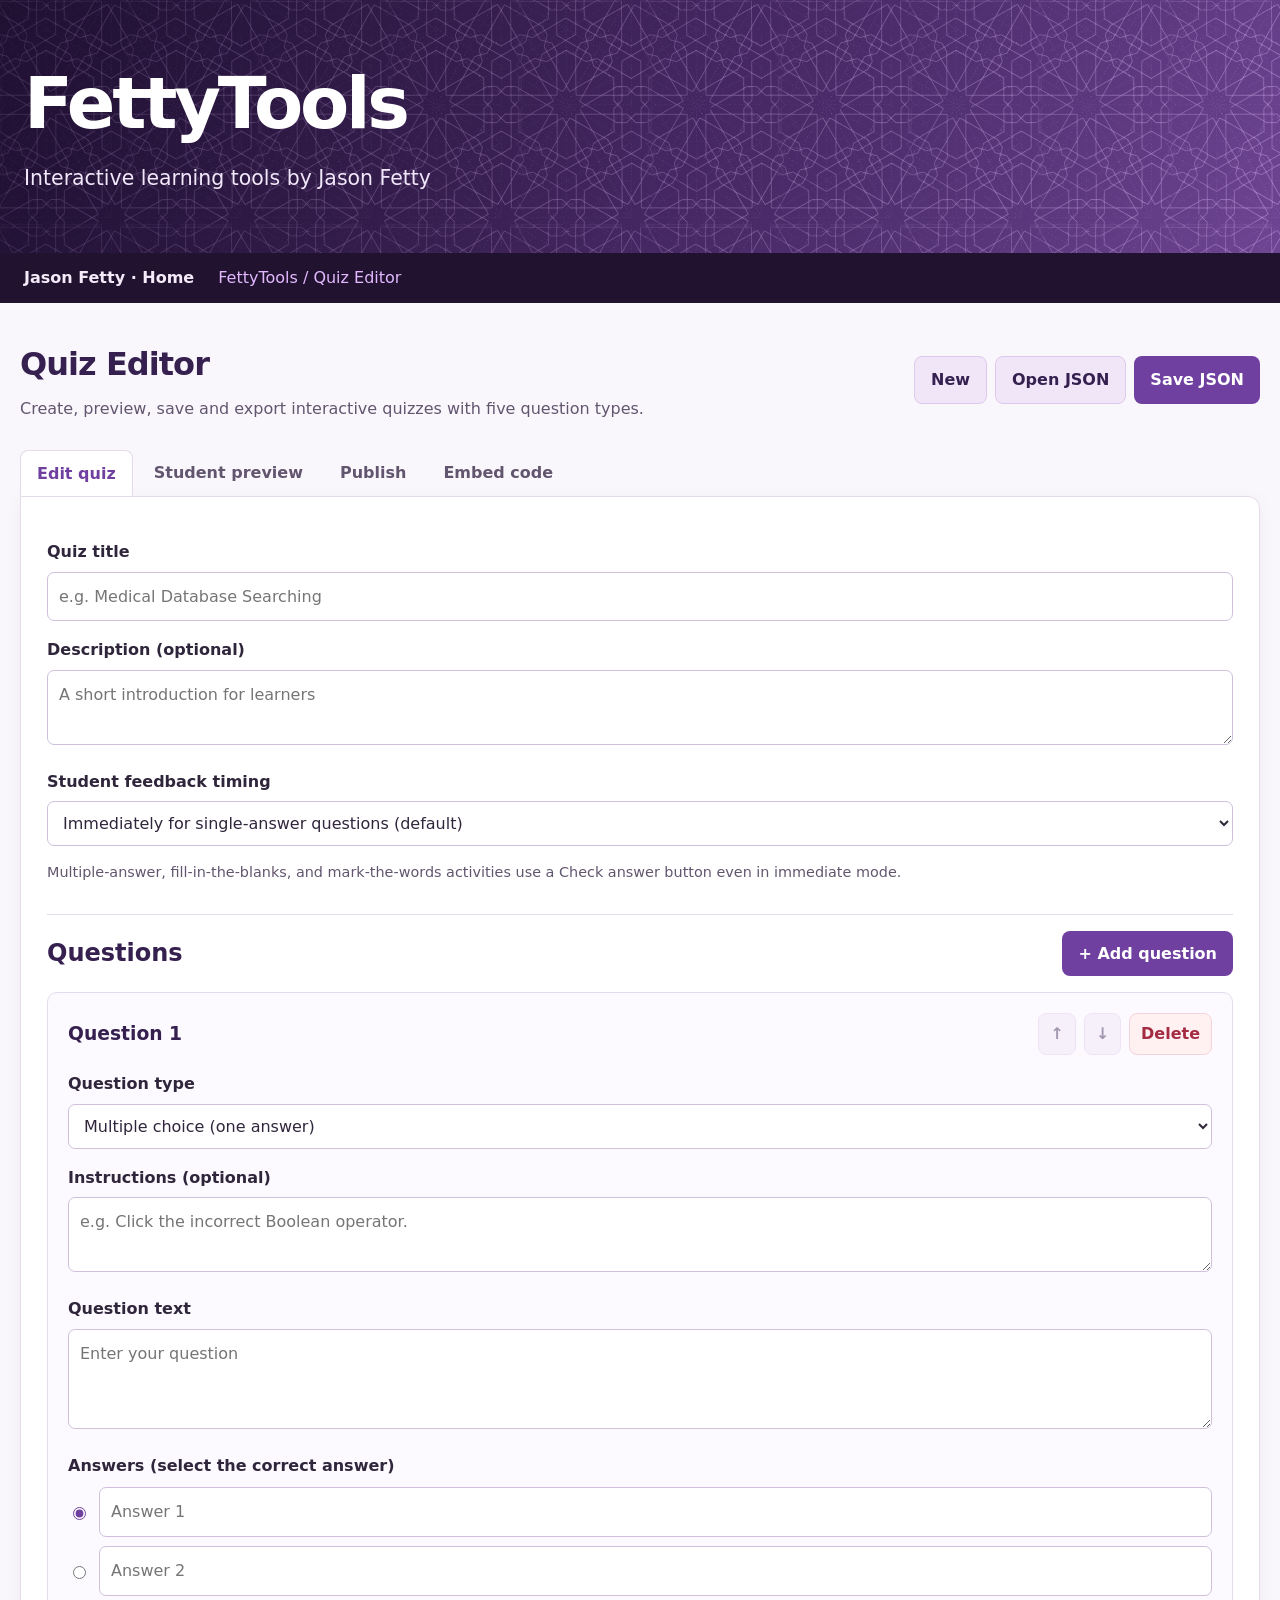
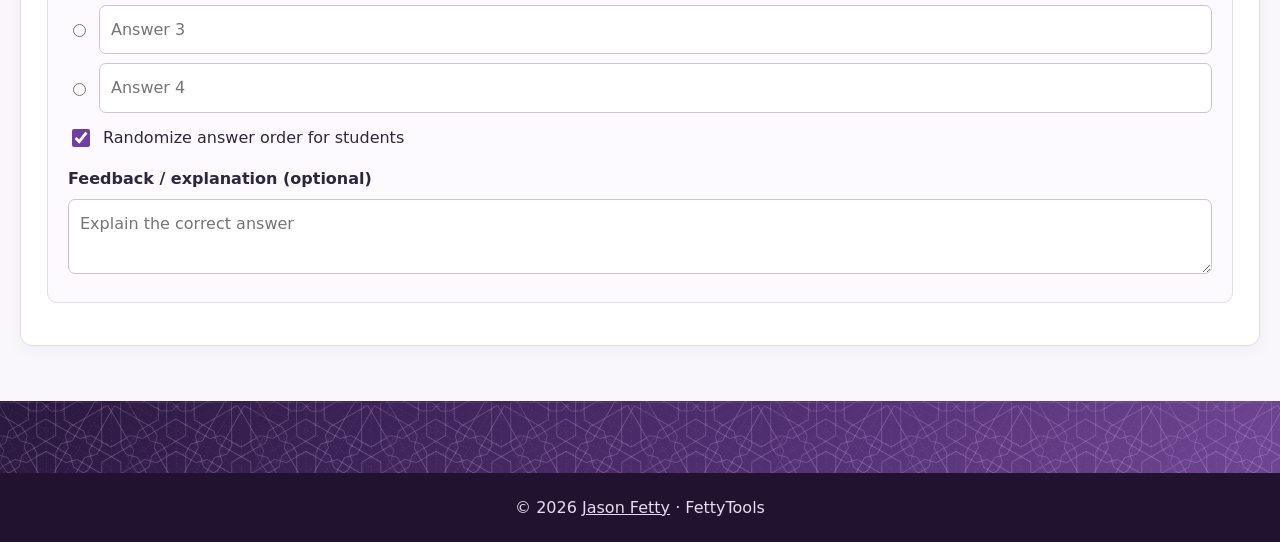
==== index.html @ dc8ff9f3 "Add files via upload" ====
<!doctype html>
<html lang="en"><head><meta charset="utf-8"><meta name="viewport" content="width=device-width,initial-scale=1"><title>FettyTools | Quiz Editor | Jason Fetty</title><link rel="icon" href="favicon.png" type="image/png"><link rel="stylesheet" href="style.css"></head>
<body><header class="site-header"><div class="header-inner"><a class="brand" href="https://jasonfetty.com" title="Jason Fetty homepage"><span><strong>FettyTools</strong><small>Interactive learning tools by Jason Fetty</small></span></a></div></header><div class="site-nav"><div class="nav-inner"><a href="https://jasonfetty.com/">Jason Fetty · Home</a><span aria-current="page">FettyTools / Quiz Editor</span></div></div>
<main><div class="heading"><div><h1>Quiz Editor</h1><p>Create, preview, save and export interactive quizzes with five question types.</p></div><div class="actions"><button id="newQuiz" class="secondary">New</button><button id="loadBtn" class="secondary">Open JSON</button><input type="file" id="loadFile" accept=".json,application/json" hidden><button id="saveBtn">Save JSON</button></div></div>
<nav><button class="tab active" data-tab="edit">Edit quiz</button><button class="tab" data-tab="preview">Student preview</button><button class="tab" data-tab="publish">Publish</button><button class="tab" data-tab="embed">Embed code</button></nav>
<section id="edit" class="panel"><label for="quizTitle">Quiz title</label><input id="quizTitle" maxlength="160" placeholder="e.g. Medical Database Searching"><label for="quizDescription">Description (optional)</label><textarea id="quizDescription" rows="2" placeholder="A short introduction for learners"></textarea><label for="feedbackMode">Student feedback timing</label><select id="feedbackMode"><option value="immediate">Immediately for single-answer questions (default)</option><option value="perquestion">After each question’s Check answer button</option><option value="end">After submitting the entire quiz</option></select><p class="muted small">Multiple-answer, fill-in-the-blanks, and mark-the-words activities use a Check answer button even in immediate mode.</p><div class="section-head"><h2>Questions</h2><button id="addQuestion">+ Add question</button></div><div id="questionList"></div></section>
<section id="preview" class="panel" hidden><div id="previewContent"></div></section>
<section id="publish" class="panel" hidden><h2>Publish your quiz</h2><p>Export a self-contained HTML file with the quiz questions, scoring and a link back to Jason Fetty. Upload it to your website or another compatible host.</p><button id="exportBtn">Download standalone HTML</button><p class="muted small">To embed a hosted quiz in LibGuides, use its published URL in an iframe, subject to your institution's embedding policies.</p></section>
<section id="embed" class="panel" hidden><h2>Embed your quiz</h2><p>First export your quiz as HTML and upload it to your website or another public host. Paste its published HTTPS address below to generate an iframe for LibGuides and other compatible websites.</p><label for="hostedUrl">Published quiz URL</label><input type="url" id="hostedUrl" placeholder="https://jasonfetty.com/quizzes/medical-searching/"><label for="embedCode">Embed code</label><textarea id="embedCode" rows="6" readonly placeholder="Enter a published URL to generate the embed code"></textarea><div class="actions"><button id="copyEmbed">Copy embed code</button><span id="embedStatus" role="status" aria-live="polite"></span></div><p class="muted small">A local file path cannot be embedded on a public LibGuide. Your institution must allow iframe embeds, and the hosting site must permit framing.</p></section>
</main><div class="ornament-band" aria-hidden="true"></div><footer>© 2026 <a href="https://jasonfetty.com">Jason Fetty</a> · FettyTools</footer><script src="app.js"></script></body></html>
---- style.css ----
:root{--navy:#35204f;--blue:#7040a0;--ink:#30263c;--muted:#62566f;--line:#e4dbea;--paper:#faf7fc;font-family:system-ui,-apple-system,"Segoe UI",Arial,sans-serif;color:var(--ink);background:var(--paper);font-size:16px}*{box-sizing:border-box}body{margin:0;line-height:1.6}a{color:#633393}.site-header{position:relative;isolation:isolate;overflow:hidden;background:linear-gradient(125deg,#29183e 0%,#523073 62%,#6e4592 100%);color:white;padding:32px 24px}.site-header:before{content:"";position:absolute;inset:0;z-index:-1;background:url("geometric-pattern.png") repeat;background-size:130px 226px;opacity:.5}.site-header:after{content:"";position:absolute;inset:0;z-index:-1;background:linear-gradient(90deg,rgba(24,10,40,.55),rgba(30,14,49,.2),transparent)}.header-inner,.nav-inner{max-width:1050px;margin:auto;display:flex;align-items:center;justify-content:space-between;gap:18px}.brand{display:flex;align-items:center;gap:16px;text-decoration:none;color:white}.brand img{width:66px;height:66px;object-fit:contain}.brand strong{display:block;font-size:2rem;line-height:1.15;letter-spacing:-.035em}.brand small{display:block;color:#f1e7fa;font-size:.93rem}.header-caption{color:#f1e7fa;font-weight:600}.site-nav{background:#21132f;padding:11px 24px;color:#e2b8ff}.site-nav a{color:#f5eafa;text-decoration:none;font-weight:600}.site-nav a:hover{text-decoration:underline}main{max-width:1050px;margin:36px auto 55px;padding:0 20px}.heading,.section-head{display:flex;align-items:center;justify-content:space-between;gap:15px;flex-wrap:wrap}.heading h1{margin:0;color:var(--navy);font-size:2rem;letter-spacing:-.03em}.heading p{color:var(--muted);margin:6px 0 0}.actions{display:flex;gap:8px;flex-wrap:wrap}button{border:0;border-radius:8px;padding:10px 16px;background:var(--blue);color:white;font:inherit;font-weight:650;cursor:pointer}button:hover{background:#552c80}button:disabled{opacity:.45;cursor:not-allowed}button.secondary{background:#f0e6f8;color:var(--navy);border:1px solid #dec9ed}button.secondary:hover{background:#e4d1f2}.danger{background:#fff1f2!important;color:#a52b42!important;border-color:#f5d4dc!important}.tab{background:transparent;color:var(--muted);border-radius:8px 8px 0 0}.tab:hover{background:#f0e6f8;color:var(--navy)}.tab.active{background:white;color:var(--blue);border:1px solid var(--line);border-bottom:0}nav:not(.site-nav){margin-top:28px;display:flex;gap:5px}.panel{background:white;border:1px solid var(--line);border-radius:0 12px 12px 12px;padding:26px;box-shadow:0 3px 15px rgba(53,32,79,.055)}.panel[hidden]{display:none}h2,h3{color:var(--navy)}label{display:block;font-weight:650;margin:16px 0 7px}input[type=text],input:not([type]),textarea,select{font:inherit;width:100%;border:1px solid #cfc0dc;border-radius:7px;padding:11px;color:var(--ink);background:white}input:focus-visible,textarea:focus-visible,select:focus-visible,button:focus-visible,a:focus-visible{outline:3px solid #b18bd0;outline-offset:2px}textarea{resize:vertical}.section-head{margin-top:30px;border-top:1px solid var(--line);padding-top:16px}.section-head h2{margin:0}.question{border:1px solid var(--line);border-radius:10px;margin:16px 0;padding:20px;background:#fcfaff}.question-head{display:flex;align-items:center;justify-content:space-between;gap:12px;flex-wrap:wrap}.question-head h3{margin:0}.question-head .actions button{padding:7px 11px}.row{display:flex;gap:12px;align-items:center}.row>*{flex:1}.option-row{display:flex;align-items:center;gap:10px;margin:9px 0}.option-row input[type=radio]{width:auto;flex:none;accent-color:var(--blue)}.option-row input[type=text]{flex:1}.muted{color:var(--muted)}.small{font-size:.9rem}.empty{padding:30px;text-align:center;color:var(--muted);border:1px dashed #c7b5d8;border-radius:10px}.student-question{border-bottom:1px solid var(--line);padding:18px 0}.student-question fieldset{border:0;padding:0;margin:0}.student-question legend{font-weight:700;margin-bottom:10px}.student-option{display:block;padding:9px;border-radius:6px;cursor:pointer}.student-option:hover{background:#f0e6f8}.student-option input{margin-right:10px;accent-color:var(--blue)}.result{margin-top:18px;padding:14px;background:#f0e6f8;border-radius:8px;font-weight:700}.feedback{margin-top:8px;color:#553c6e}.preview-actions{margin-top:20px;display:flex;gap:10px}.ornament-band{position:relative;height:72px;background:linear-gradient(125deg,#29183e,#523073 62%,#6e4592);overflow:hidden}.ornament-band:before{content:"";position:absolute;inset:0;background:url("geometric-pattern.png") repeat;background-size:130px 226px;opacity:.5}footer{text-align:center;color:#e8dbf1;padding:22px;background:#21132f}footer a{color:#e8dbf1}@media(max-width:600px){.panel{padding:16px}.row{display:block}.site-header{padding:24px 20px}.brand img{width:48px;height:48px}.brand strong{font-size:1.6rem}.header-caption{display:none}.heading{align-items:start}.site-nav{padding:10px 20px}.nav-inner{flex-wrap:wrap;gap:5px}.tab{padding:10px 11px}}

/* v2: feedback and embed */
.feedback-status{font-weight:800}.feedback-status.correct{color:#16733c}.feedback-status.incorrect{color:#b42332}.feedback-detail{display:block;margin-top:3px;color:#553c6e;font-weight:400}.brand{gap:0}#embedCode{font-family:ui-monospace,Consolas,monospace;font-size:.88rem}#embedStatus{align-self:center;color:var(--muted)}

/* v3: interactive question types */
.option-row input[type=checkbox]{width:auto;flex:none;accent-color:var(--blue)}
.question-help{font-size:.9rem;color:var(--muted);margin:6px 0 12px}
.inline-answer{display:inline-block;width:140px!important;max-width:100%;margin:3px 5px;padding:7px!important;vertical-align:middle}
.mark-token{display:inline-block;background:#f0e6f8;color:#35204f;border:1px solid #d6b9e8;margin:3px 4px 3px 0;padding:6px 10px;border-radius:6px;font-weight:600}
.mark-token[aria-pressed=true]{background:#7040a0;color:white;border-color:#7040a0}
.mark-token:hover{background:#e4d1f2;color:#35204f}
.mark-token[aria-pressed=true]:hover{background:#552c80;color:white}
.mark-words{line-height:2.5}.blank-text{line-height:2.7}

/* v4: site-matched header and cleaner feedback */
.site-header{padding:62px 24px 58px}.header-inner,.nav-inner{max-width:1280px}.brand strong{font-size:clamp(3rem,5.6vw,5.6rem);font-weight:800;letter-spacing:-.045em}.brand small{font-size:clamp(1rem,1.6vw,1.55rem);margin-top:18px;font-weight:400}.site-header:before{background-size:130px 226px;opacity:.7}.site-nav{padding:12px 24px}.nav-inner{justify-content:flex-start;gap:24px}main{max-width:1280px}.feedback-status{font-size:1.28rem;line-height:1.4;display:block;font-weight:800}.feedback-detail{margin-top:6px}.student-option.answer-right{background:#e5f6e9;color:#12632e}.student-option.answer-wrong{background:#fde9ec;color:#9e2030}.mark-token{display:inline;border:0;border-radius:4px;padding:2px 4px;margin:0 1px;font:inherit;line-height:2;box-decoration-break:clone}.mark-token.answer-right{background:#d5f2df!important;color:#12632e!important}.mark-token.answer-wrong{background:#f8dce2!important;color:#9e2030!important}.mark-words{line-height:2.6}.check-setting{display:flex;align-items:center;gap:10px;font-weight:500;margin:12px 0}.check-setting input{accent-color:var(--blue);width:18px;height:18px}.student-question legend{font-size:1.12rem}.student-question .feedback{margin:12px 0}.student-option{margin:4px 0}.student-question input:disabled{opacity:1}.mark-token:disabled{opacity:1;cursor:default}@media(max-width:600px){.site-header{padding:42px 20px}.brand strong{font-size:3rem}.brand small{margin-top:8px}.nav-inner{gap:12px}}

/* v4.1: respect the hidden attribute on all student feedback and results */
[hidden]{display:none!important}
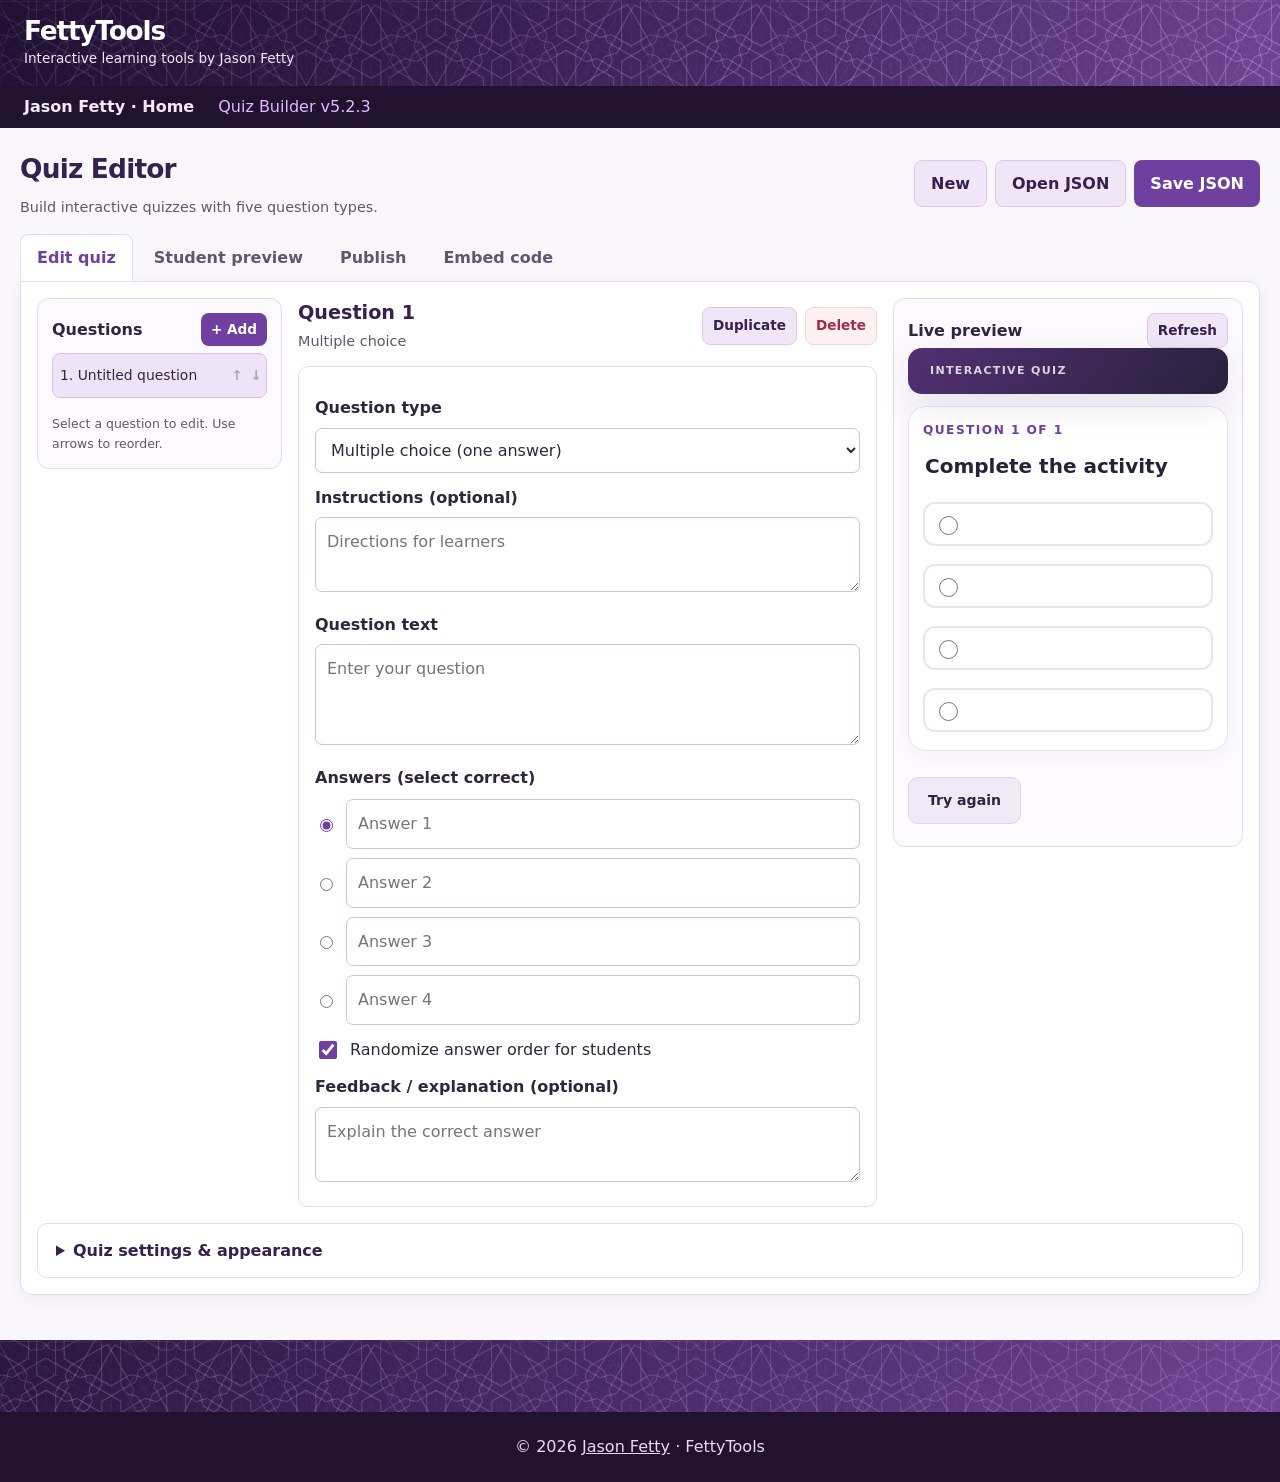
==== commit 107f7d51: "Add files via upload Update Quiz Builder to v5.2.3" ====
--- a/index.html
+++ b/index.html
@@ -1,9 +1,9 @@
 <!doctype html>
 <html lang="en"><head><meta charset="utf-8"><meta name="viewport" content="width=device-width,initial-scale=1"><title>FettyTools | Quiz Editor | Jason Fetty</title><link rel="icon" href="favicon.png" type="image/png"><link rel="stylesheet" href="style.css"></head>
-<body><header class="site-header"><div class="header-inner"><a class="brand" href="https://jasonfetty.com" title="Jason Fetty homepage"><span><strong>FettyTools</strong><small>Interactive learning tools by Jason Fetty</small></span></a></div></header><div class="site-nav"><div class="nav-inner"><a href="https://jasonfetty.com/">Jason Fetty · Home</a><span aria-current="page">FettyTools / Quiz Editor</span></div></div>
-<main><div class="heading"><div><h1>Quiz Editor</h1><p>Create, preview, save and export interactive quizzes with five question types.</p></div><div class="actions"><button id="newQuiz" class="secondary">New</button><button id="loadBtn" class="secondary">Open JSON</button><input type="file" id="loadFile" accept=".json,application/json" hidden><button id="saveBtn">Save JSON</button></div></div>
+<body><header class="site-header"><div class="header-inner"><a class="brand" href="https://jasonfetty.com" title="Jason Fetty homepage"><span><strong>FettyTools</strong><small>Interactive learning tools by Jason Fetty</small></span></a></div></header><div class="site-nav"><div class="nav-inner"><a href="https://jasonfetty.com/">Jason Fetty · Home</a><span aria-current="page">Quiz Builder v5.2.3</span></div></div>
+<main><div class="heading"><div><h1>Quiz Editor</h1><p>Build interactive quizzes with five question types.</p></div><div class="actions"><button id="newQuiz" class="secondary">New</button><button id="loadBtn" class="secondary">Open JSON</button><input type="file" id="loadFile" accept=".json,application/json" hidden><button id="saveBtn">Save JSON</button></div></div>
 <nav><button class="tab active" data-tab="edit">Edit quiz</button><button class="tab" data-tab="preview">Student preview</button><button class="tab" data-tab="publish">Publish</button><button class="tab" data-tab="embed">Embed code</button></nav>
-<section id="edit" class="panel"><label for="quizTitle">Quiz title</label><input id="quizTitle" maxlength="160" placeholder="e.g. Medical Database Searching"><label for="quizDescription">Description (optional)</label><textarea id="quizDescription" rows="2" placeholder="A short introduction for learners"></textarea><label for="feedbackMode">Student feedback timing</label><select id="feedbackMode"><option value="immediate">Immediately for single-answer questions (default)</option><option value="perquestion">After each question’s Check answer button</option><option value="end">After submitting the entire quiz</option></select><p class="muted small">Multiple-answer, fill-in-the-blanks, and mark-the-words activities use a Check answer button even in immediate mode.</p><div class="section-head"><h2>Questions</h2><button id="addQuestion">+ Add question</button></div><div id="questionList"></div></section>
+<section id="edit" class="panel"><div class="workspace"><aside class="question-sidebar"><div class="sidebar-heading"><strong>Questions</strong><button id="addQuestion" title="Add question">+ Add</button></div><div id="questionNav"></div><div class="sidebar-hint">Select a question to edit. Use arrows to reorder.</div></aside><div class="editor-column"><div class="editor-top"><div><h2 id="editingHeading">Question 1</h2><span id="editingType" class="muted small"></span></div><div class="actions"><button class="secondary" id="duplicateQuestion">Duplicate</button><button class="secondary danger" id="deleteQuestion">Delete</button></div></div><div id="questionList"></div></div><aside class="live-column"><div class="live-head"><strong>Live preview</strong><button class="secondary" id="refreshPreview">Refresh</button></div><div id="livePreview" class="live-preview"></div></aside></div><details class="quiz-settings" id="quizSettings"><summary>Quiz settings &amp; appearance</summary><div class="settings-inner"><label for="quizTitle">Quiz title</label><input id="quizTitle" maxlength="160" placeholder="e.g. Medical Database Searching"><label for="quizDescription">Description (optional)</label><textarea id="quizDescription" rows="2" placeholder="A short introduction for learners"></textarea><label for="feedbackMode">Student feedback timing</label><select id="feedbackMode"><option value="immediate">Immediately for single-answer questions (default)</option><option value="perquestion">After each question’s Check answer button</option><option value="end">After submitting the entire quiz</option></select><p class="muted small">Multiple-answer, fill-in-the-blanks, and mark-the-words activities use a Check answer button even in immediate mode.</p><label for="displayMode">Student quiz layout</label><select id="displayMode"><option value="one">One question at a time (recommended)</option><option value="all">All questions on one page</option></select><label for="accentColor">Quiz accent color</label><div class="theme-row"><input id="accentColor" type="color" value="#7040a0"><div id="themePresets" class="theme-presets"><button type="button" data-color="#7040a0" title="Purple" style="--swatch:#7040a0"></button><button type="button" data-color="#176a79" title="Teal" style="--swatch:#176a79"></button><button type="button" data-color="#2459a6" title="Blue" style="--swatch:#2459a6"></button><button type="button" data-color="#b45309" title="Amber" style="--swatch:#b45309"></button><button type="button" data-color="#a12c56" title="Rose" style="--swatch:#a12c56"></button></div><div class="color-advanced"><label for="headerBgColor">Header background</label><input type="color" id="headerBgColor" value="#523073"><input type="text" id="headerBgHex" value="#523073" maxlength="7" aria-label="Header background hex color"><label for="headerTextColor">Header text color</label><input type="color" id="headerTextColor" value="#ffffff"><input type="text" id="headerTextHex" value="#ffffff" maxlength="7" aria-label="Header text hex color"></div></div></details></section>
 <section id="preview" class="panel" hidden><div id="previewContent"></div></section>
 <section id="publish" class="panel" hidden><h2>Publish your quiz</h2><p>Export a self-contained HTML file with the quiz questions, scoring and a link back to Jason Fetty. Upload it to your website or another compatible host.</p><button id="exportBtn">Download standalone HTML</button><p class="muted small">To embed a hosted quiz in LibGuides, use its published URL in an iframe, subject to your institution's embedding policies.</p></section>
 <section id="embed" class="panel" hidden><h2>Embed your quiz</h2><p>First export your quiz as HTML and upload it to your website or another public host. Paste its published HTTPS address below to generate an iframe for LibGuides and other compatible websites.</p><label for="hostedUrl">Published quiz URL</label><input type="url" id="hostedUrl" placeholder="https://jasonfetty.com/quizzes/medical-searching/"><label for="embedCode">Embed code</label><textarea id="embedCode" rows="6" readonly placeholder="Enter a published URL to generate the embed code"></textarea><div class="actions"><button id="copyEmbed">Copy embed code</button><span id="embedStatus" role="status" aria-live="polite"></span></div><p class="muted small">A local file path cannot be embedded on a public LibGuide. Your institution must allow iframe embeds, and the hosting site must permit framing.</p></section>
--- a/style.css
+++ b/style.css
@@ -18,3 +18,83 @@
 
 /* v4.1: respect the hidden attribute on all student feedback and results */
 [hidden]{display:none!important}
+
+/* v5 workspace */
+.site-header{padding:16px 24px}.brand strong{font-size:1.65rem}.brand small{font-size:.85rem;margin-top:2px}.site-nav{padding:8px 24px}main{max-width:1700px;margin:20px auto 45px}.heading h1{font-size:1.65rem}.heading p{font-size:.9rem}nav:not(.site-nav){margin-top:15px}.panel{padding:16px}.workspace{display:grid;grid-template-columns:minmax(195px,245px) minmax(360px,1fr) minmax(260px,350px);gap:16px;align-items:start}.question-sidebar,.editor-column,.live-column{min-width:0}.question-sidebar,.live-column{border:1px solid var(--line);border-radius:12px;background:#fcfaff;padding:14px}.sidebar-heading,.editor-top,.live-head{display:flex;align-items:center;justify-content:space-between;gap:10px}.sidebar-heading button,.live-head button{padding:6px 10px;font-size:.85rem}.question-nav-item{display:flex;align-items:center;gap:4px;border-radius:8px;margin-top:7px;border:1px solid transparent}.question-nav-item.selected{background:#efe4f7;border-color:#d9c1eb}.nav-select{min-width:0;flex:1;text-align:left;overflow:hidden;text-overflow:ellipsis;white-space:nowrap;background:transparent;color:var(--ink);font-weight:500;font-size:.87rem;padding:10px 7px}.nav-select:hover,.nav-move:hover{background:#e7d7f2;color:var(--navy)}.nav-move{background:transparent;color:var(--muted);padding:4px;font-size:.85rem}.nav-controls{display:flex}.sidebar-hint{font-size:.78rem;color:var(--muted);margin-top:16px}.editor-top{margin-bottom:12px}.editor-top h2{margin:0;font-size:1.2rem}.editor-top .actions button{padding:7px 10px;font-size:.85rem}.question{margin:0;background:white;padding:16px}.question label{margin-top:12px}.live-preview{font-size:.88rem;overflow-wrap:anywhere}.live-preview h2{display:none}.live-preview .student-question{padding:12px 0}.live-preview button{font-size:.85rem}.live-preview .student-option{font-size:.87rem}.live-preview .student-question legend{font-size:.95rem}.live-preview .result{font-size:.85rem}.quiz-settings{margin-top:16px;border:1px solid var(--line);border-radius:10px;background:#fff}.quiz-settings summary{cursor:pointer;font-weight:700;padding:14px 18px;color:var(--navy)}.settings-inner{padding:0 18px 20px;max-width:900px}.theme-row{display:flex;align-items:center;gap:15px}.theme-row input[type=color]{width:55px;height:42px;border:1px solid var(--line);border-radius:6px;cursor:pointer}.theme-presets{display:flex;gap:9px}.theme-presets button{background:var(--swatch);width:30px;height:30px;border-radius:50%;padding:0;border:2px solid white;box-shadow:0 0 0 1px #cfc0dc}.live-preview .mark-token{padding:2px 4px}.live-preview .inline-answer{width:95px!important}.live-preview .student-option input{accent-color:var(--blue)}
+@media(max-width:1150px){.workspace{grid-template-columns:220px minmax(0,1fr)}.live-column{grid-column:2}}@media(max-width:700px){.workspace{display:block}.question-sidebar,.editor-column,.live-column{margin-bottom:16px}.site-header{padding:14px 20px}.brand strong{font-size:1.5rem}.brand small{font-size:.75rem}.editor-top{margin-top:12px}.panel{padding:12px}.heading{gap:8px}.heading h1{font-size:1.45rem}}
+
+
+/* v5.1 student preview */
+#previewContent [hidden],#livePreview [hidden]{display:none!important}
+#previewContent .quiz-intro,#livePreview .quiz-intro{padding:30px 34px;background:linear-gradient(125deg,var(--quiz-accent),#29213c);color:#fff;border-radius:22px;box-shadow:0 12px 35px #241a351a}
+#previewContent .quiz-eyebrow,#livePreview .quiz-eyebrow,#previewContent .question-kicker,#livePreview .question-kicker,#previewContent .result-label,#livePreview .result-label{font-size:.76rem;font-weight:800;letter-spacing:.12em}
+#previewContent .quiz-eyebrow,#livePreview .quiz-eyebrow{color:#ffffffcc}
+#previewContent .quiz-intro h2,#livePreview .quiz-intro h2{font-size:clamp(1.8rem,4vw,2.6rem);line-height:1.2;margin:12px 0}
+#previewContent .quiz-intro p,#livePreview .quiz-intro p{margin:0;color:#ffffffed}
+#previewContent .quiz-progress,#livePreview .quiz-progress{margin:22px 4px 26px}
+#previewContent .quiz-progress-label,#livePreview .quiz-progress-label{display:flex;justify-content:space-between;gap:12px;font-size:.84rem;font-weight:700;color:#514c62;margin-bottom:8px}
+#previewContent .quiz-progress-track,#livePreview .quiz-progress-track{height:9px;background:#e4e1eb;border-radius:99px;overflow:hidden}
+#previewContent .quiz-progress-fill,#livePreview .quiz-progress-fill{height:100%;width:0;background:var(--quiz-accent);border-radius:99px;transition:width .25s}
+#previewContent .student-question,#livePreview .student-question{background:white;border:1px solid #e7e3ee;border-radius:18px;padding:26px 30px;margin:18px 0;box-shadow:0 5px 22px #2820370a}
+#previewContent .question-kicker,#livePreview .question-kicker{color:var(--quiz-accent);margin-bottom:12px}
+#previewContent fieldset,#livePreview fieldset{border:0;padding:0;margin:0}
+#previewContent legend,#livePreview legend{font-weight:750;font-size:1.25rem;line-height:1.4;margin-bottom:18px;color:#272139}
+#previewContent .student-options,#livePreview .student-options{display:grid;gap:10px}
+#previewContent .student-option,#livePreview .student-option{display:flex;align-items:center;gap:13px;padding:14px 16px;border:2px solid #e9e5f0;border-radius:12px;cursor:pointer;font-weight:550;transition:background .15s,border-color .15s}
+#previewContent .student-option:hover,#livePreview .student-option:hover{border-color:var(--quiz-accent);background:#f9f7fc}
+#previewContent .student-option.is-selected,#livePreview .student-option.is-selected{border-color:var(--quiz-accent);background:color-mix(in srgb,var(--quiz-accent) 9%,white)}
+#previewContent .student-option input,#livePreview .student-option input{accent-color:var(--quiz-accent);width:19px;height:19px;flex-shrink:0}
+#previewContent .student-option.answer-right,#livePreview .student-option.answer-right{border-color:#36a66a;background:#e8f7ed;color:#155b32}
+#previewContent .student-option.answer-wrong,#livePreview .student-option.answer-wrong{border-color:#d96b79;background:#fff0f1;color:#962b3c}
+#previewContent button,#livePreview button{background:var(--quiz-accent);color:white;border:0;border-radius:10px;padding:11px 19px;margin:8px 8px 8px 0;cursor:pointer;font:inherit;font-weight:700}
+#previewContent button.secondary,#livePreview button.secondary{background:#f0eaf6;color:#30243e;border:1px solid #ded4e8}
+#previewContent button:disabled,#livePreview button:disabled{cursor:default;opacity:.65}
+#previewContent button:focus-visible,#livePreview button:focus-visible,#previewContent input:focus-visible,#livePreview input:focus-visible{outline:3px solid var(--quiz-accent);outline-offset:3px}
+#previewContent .feedback,#livePreview .feedback{margin:17px 0 4px;padding:16px 18px;background:#f6f5f9;border-radius:12px}
+#previewContent .feedback-status,#livePreview .feedback-status{font-weight:800;font-size:1.15rem;display:block}
+#previewContent .feedback-status.correct,#livePreview .feedback-status.correct{color:#176c3e}
+#previewContent .feedback-status.incorrect,#livePreview .feedback-status.incorrect{color:#b42338}
+#previewContent .feedback-answer,#livePreview .feedback-answer,#previewContent .feedback-detail,#livePreview .feedback-detail{display:block;margin-top:5px;color:#423a50}
+#previewContent .result,#livePreview .result{margin-top:22px;padding:32px;text-align:center;background:white;border:1px solid #e7e3ee;border-radius:18px;box-shadow:0 6px 24px #2820370a}
+#previewContent .result-label,#livePreview .result-label{color:var(--quiz-accent)}
+#previewContent .result-score,#livePreview .result-score{font-size:4rem;line-height:1.3;font-weight:850;color:var(--quiz-accent)}
+#previewContent .result-score small,#livePreview .result-score small{font-size:1.6rem}
+#previewContent .result-caption,#livePreview .result-caption{font-weight:650;color:#514c62}
+#previewContent .inline-answer,#livePreview .inline-answer{width:145px;max-width:100%;font:inherit;padding:9px;border:2px solid #d8d1e2;border-radius:8px;margin:4px}
+#previewContent .blank-text,#livePreview .blank-text,#previewContent .mark-words,#livePreview .mark-words{line-height:2.6;font-size:1.08rem}
+#previewContent .mark-token,#livePreview .mark-token{display:inline;border:1px solid #e2dbea;border-radius:7px;background:#f0eaf6;color:#30243e;padding:4px 7px;margin:2px;font:inherit;line-height:2;box-decoration-break:clone}
+#previewContent .mark-token[aria-pressed=true],#livePreview .mark-token[aria-pressed=true]{background:var(--quiz-accent);color:white;border-color:var(--quiz-accent)}
+#previewContent .mark-token.answer-right,#livePreview .mark-token.answer-right{background:#d5f2df;color:#12632e}
+#previewContent .mark-token.answer-wrong,#livePreview .mark-token.answer-wrong{background:#f8dce2;color:#9e2030}
+#previewContent .preview-actions,#livePreview .preview-actions,#previewContent .step-navigation,#livePreview .step-navigation{display:flex;gap:10px;align-items:center;flex-wrap:wrap;margin-top:18px}
+#previewContent .step-navigation,#livePreview .step-navigation{justify-content:space-between}
+#previewContent .step-navigation #stepLabel,#livePreview .step-navigation #stepLabel{font-weight:700;color:#62566f}
+#previewContent a,#livePreview a{color:var(--quiz-accent)}
+
+#previewContent,#livePreview{--quiz-accent:var(--blue)}
+#livePreview .quiz-intro{padding:18px;border-radius:12px}#livePreview .quiz-intro h2{font-size:1.15rem}#livePreview .quiz-progress{display:none}#livePreview .student-question{padding:14px;margin:12px 0}#livePreview .student-option{padding:9px}
+
+/* v5.2 appearance controls */
+.color-advanced{display:grid;grid-template-columns:1fr 80px minmax(95px,140px);align-items:center;gap:12px;margin-top:16px}.color-advanced label{margin:0}.color-advanced input[type=color]{width:66px;height:44px;border:1px solid #d8cbe3;border-radius:8px;padding:3px}.color-advanced input[type=text]{width:100%;font-family:ui-monospace,Consolas,monospace}@media(max-width:600px){.color-advanced{grid-template-columns:1fr 65px 95px}}
+
+/* v5.2.1: high-contrast student heading and compact spacing */
+#previewContent .quiz-intro h2,#livePreview .quiz-intro h2{color:var(--quiz-header-text,#ffffff)!important}
+#previewContent .quiz-intro,#livePreview .quiz-intro{background:linear-gradient(125deg,var(--quiz-header-bg,#523073),#29213c);color:var(--quiz-header-text,#ffffff)}
+#previewContent .quiz-intro p,#livePreview .quiz-intro p{color:var(--quiz-header-text,#ffffff)}
+#previewContent .quiz-intro{padding:20px 26px;border-radius:17px}
+#previewContent .quiz-intro h2{font-size:clamp(1.6rem,3vw,2.2rem);margin:6px 0 9px}
+#previewContent .quiz-progress{position:sticky;top:0;z-index:20;background:#faf7fcf2;backdrop-filter:blur(8px);padding:9px 5px;margin:8px 0 12px;border-radius:8px}
+#previewContent .quiz-progress-track{height:7px}
+#previewContent .student-question{padding:19px 24px;margin:10px 0;border-radius:15px}
+#previewContent .question-kicker{margin-bottom:6px}
+#previewContent legend{font-size:1.13rem;margin-bottom:11px}
+#previewContent .student-options{gap:7px}
+#previewContent .student-option{padding:10px 13px;border-radius:9px;gap:10px}
+#previewContent .feedback{margin:10px 0 3px;padding:12px 14px}
+#previewContent .result{margin-top:12px;padding:22px}
+#previewContent .result-score{font-size:3.3rem}
+#previewContent .preview-actions,#previewContent .step-navigation{margin-top:10px}
+@media(max-width:600px){#previewContent .quiz-intro{padding:18px}#previewContent .student-question{padding:17px 15px}}
+
+/* v5.2.3: compact student header, optional About popover and tighter vertical layout */
+#previewContent .quiz-intro,#livePreview .quiz-intro{position:relative;padding:14px 22px;border-radius:14px}#previewContent .quiz-intro-top,#livePreview .quiz-intro-top{display:flex;align-items:center;justify-content:space-between;gap:12px}#previewContent .quiz-intro h2,#livePreview .quiz-intro h2{font-size:clamp(1.4rem,2.6vw,1.85rem);margin:3px 0 0;line-height:1.22}#previewContent .quiz-eyebrow,#livePreview .quiz-eyebrow{font-size:.69rem}#previewContent .quiz-about,#livePreview .quiz-about{position:relative;z-index:25}#previewContent .quiz-about summary,#livePreview .quiz-about summary{list-style:none;cursor:pointer;border:1px solid #ffffff70;border-radius:8px;padding:5px 10px;color:var(--quiz-header-text,#fff);font-size:.8rem;font-weight:700;white-space:nowrap}#previewContent .quiz-about summary::-webkit-details-marker,#livePreview .quiz-about summary::-webkit-details-marker{display:none}#previewContent .quiz-about summary:hover,#previewContent .quiz-about[open] summary{background:#ffffff25}#previewContent .quiz-about-content,#livePreview .quiz-about-content{position:absolute;right:0;top:calc(100% + 9px);width:min(320px,75vw);padding:13px 15px;background:#fff;color:#272139;border:1px solid #e5e0ea;border-radius:10px;box-shadow:0 12px 28px #0003;font-size:.9rem;line-height:1.45;font-weight:400}#previewContent .quiz-progress{padding:6px 4px;margin:6px 0 9px}#previewContent .quiz-progress-label{margin-bottom:5px}#previewContent .quiz-progress-track{height:6px}#previewContent .student-question{padding:15px 19px;margin:8px 0}#previewContent .question-kicker{margin-bottom:4px}#previewContent .student-options{gap:6px}#previewContent .student-option{padding:9px 12px}#previewContent .step-navigation{margin-top:8px}#previewContent .feedback{padding:10px 12px;margin:8px 0 2px}@media(max-width:600px){#previewContent .quiz-intro{padding:13px 15px}#previewContent .student-question{padding:14px}}
